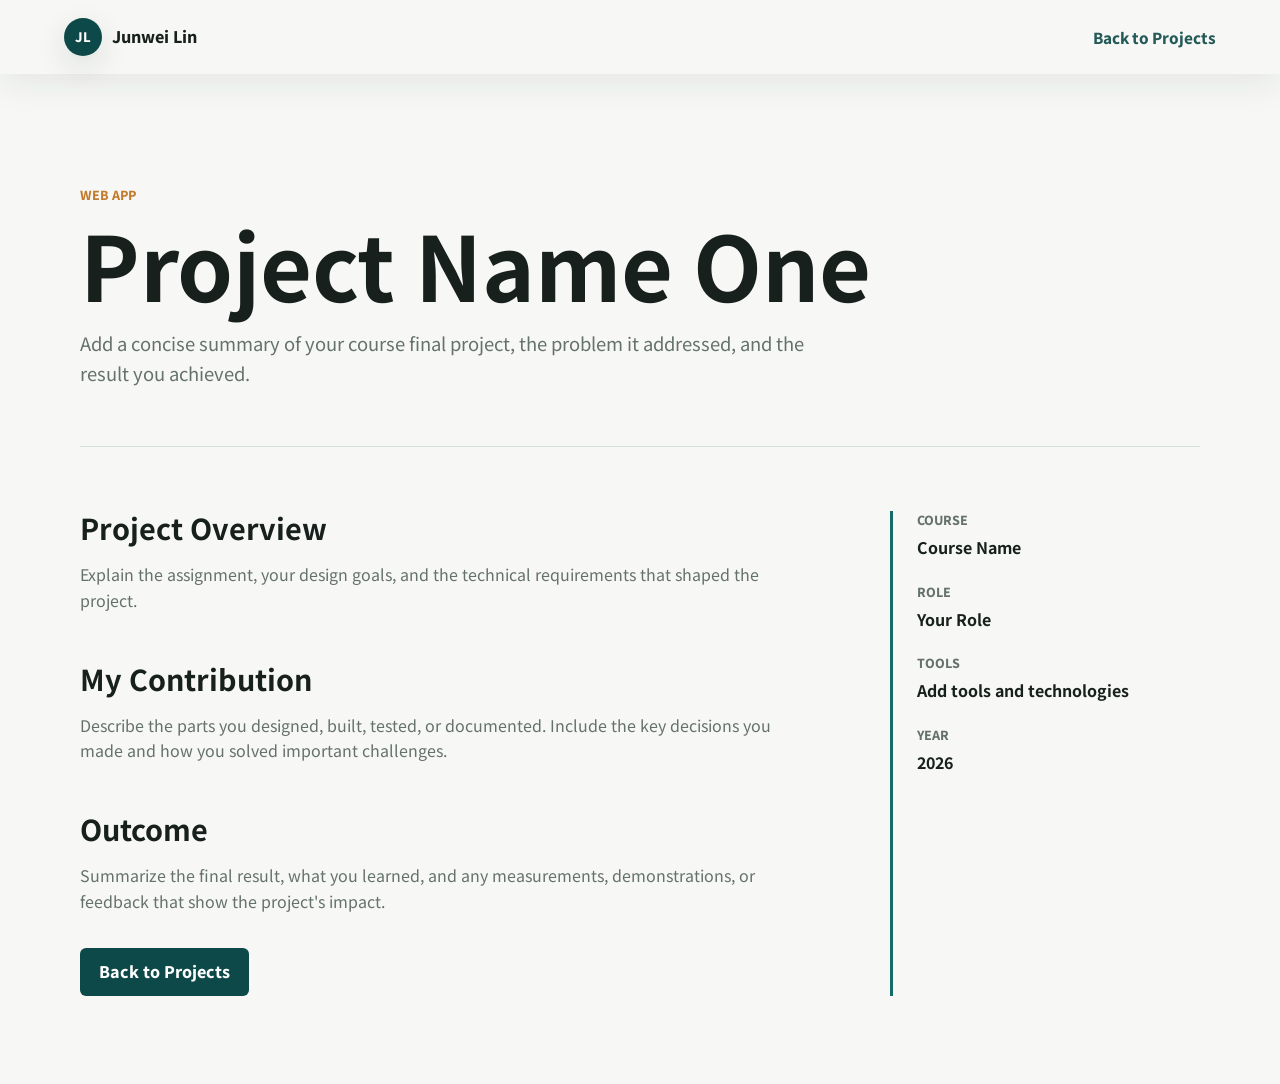
==== project-one.html @ 03fec9ed "Add project detail pages" ====
<!doctype html>
<html lang="en">
  <head>
    <meta charset="utf-8" />
    <meta name="viewport" content="width=device-width, initial-scale=1" />
    <meta name="description" content="Project Name One by Junwei Lin." />
    <title>Project Name One | Junwei Lin</title>
    <link rel="preconnect" href="https://fonts.googleapis.com" />
    <link rel="preconnect" href="https://fonts.gstatic.com" crossorigin />
    <link
      href="https://fonts.googleapis.com/css2?family=Noto+Sans+SC:wght@400;500;700;800&display=swap"
      rel="stylesheet"
    />
    <link rel="stylesheet" href="./styles.css" />
  </head>
  <body class="detail-page">
    <header class="site-header is-scrolled detail-header">
      <a class="brand" href="./index.html#home" aria-label="Back to home">
        <span class="brand-mark" aria-hidden="true">JL</span>
        <span>Junwei Lin</span>
      </a>
      <nav class="nav detail-nav" aria-label="Project navigation">
        <a href="./index.html#projects">Back to Projects</a>
      </nav>
    </header>

    <main class="project-detail">
      <section class="project-detail-hero">
        <p class="section-label">Web App</p>
        <h1>Project Name One</h1>
        <p class="project-detail-lead">
          Add a concise summary of your course final project, the problem it addressed,
          and the result you achieved.
        </p>
      </section>

      <div class="project-detail-grid">
        <div class="project-detail-content">
          <section>
            <h2>Project Overview</h2>
            <p>
              Explain the assignment, your design goals, and the technical requirements
              that shaped the project.
            </p>
          </section>
          <section>
            <h2>My Contribution</h2>
            <p>
              Describe the parts you designed, built, tested, or documented. Include the
              key decisions you made and how you solved important challenges.
            </p>
          </section>
          <section>
            <h2>Outcome</h2>
            <p>
              Summarize the final result, what you learned, and any measurements,
              demonstrations, or feedback that show the project's impact.
            </p>
          </section>
          <div class="detail-actions">
            <a class="button primary" href="./index.html#projects">Back to Projects</a>
          </div>
        </div>

        <aside class="project-facts" aria-label="Project facts">
          <dl>
            <dt>Course</dt>
            <dd>Course Name</dd>
            <dt>Role</dt>
            <dd>Your Role</dd>
            <dt>Tools</dt>
            <dd>Add tools and technologies</dd>
            <dt>Year</dt>
            <dd>2026</dd>
          </dl>
        </aside>
      </div>
    </main>
  </body>
</html>
---- styles.css ----
:root {
  color-scheme: light;
  --ink: #17201d;
  --muted: #65716c;
  --line: #d8e0dc;
  --paper: #f7f8f5;
  --white: #ffffff;
  --teal: #146c67;
  --teal-dark: #0d4948;
  --amber: #c47a2c;
  --shadow: 0 18px 60px rgba(20, 35, 33, 0.12);
}

* {
  box-sizing: border-box;
}

html {
  scroll-behavior: smooth;
}

body {
  margin: 0;
  background: var(--paper);
  color: var(--ink);
  font-family: "Noto Sans SC", system-ui, -apple-system, BlinkMacSystemFont,
    "Segoe UI", sans-serif;
  line-height: 1.6;
}

a {
  color: inherit;
  text-decoration: none;
}

.site-header {
  position: fixed;
  top: 0;
  left: 0;
  z-index: 10;
  display: flex;
  align-items: center;
  justify-content: space-between;
  width: 100%;
  padding: 18px clamp(20px, 5vw, 72px);
  color: var(--white);
  transition: background 180ms ease, color 180ms ease, box-shadow 180ms ease;
}

.site-header.is-scrolled {
  background: rgba(247, 248, 245, 0.92);
  color: var(--ink);
  box-shadow: 0 10px 35px rgba(20, 35, 33, 0.08);
  backdrop-filter: blur(16px);
}

.brand,
.nav,
.hero-actions,
.contact-links {
  display: flex;
  align-items: center;
}

.brand {
  gap: 10px;
  font-weight: 800;
}

.brand-mark {
  display: grid;
  width: 38px;
  height: 38px;
  place-items: center;
  border-radius: 50%;
  background: var(--white);
  color: var(--teal-dark);
  border: 1px solid rgba(255, 255, 255, 0.55);
  box-shadow: 0 10px 30px rgba(0, 0, 0, 0.14);
  font-size: 0.82rem;
  font-weight: 800;
  line-height: 1;
}

.site-header.is-scrolled .brand-mark {
  background: var(--teal-dark);
  color: var(--white);
  border-color: rgba(13, 73, 72, 0.18);
  box-shadow: 0 10px 30px rgba(20, 35, 33, 0.12);
}

.nav {
  gap: clamp(14px, 3vw, 30px);
  font-size: 0.95rem;
  font-weight: 500;
}

.nav a {
  opacity: 0.9;
}

.nav a:hover {
  opacity: 1;
}

.hero {
  position: relative;
  display: grid;
  min-height: 92vh;
  overflow: hidden;
  padding: 112px clamp(20px, 6vw, 88px) 72px;
  align-items: center;
}

.hero-image,
.hero-shade {
  position: absolute;
  inset: 0;
  width: 100%;
  height: 100%;
}

.hero-image {
  object-fit: cover;
}

.hero-shade {
  background:
    linear-gradient(90deg, rgba(13, 35, 33, 0.86) 0%, rgba(13, 35, 33, 0.55) 42%, rgba(13, 35, 33, 0.12) 100%),
    linear-gradient(0deg, rgba(13, 35, 33, 0.38), rgba(13, 35, 33, 0.02));
}

.hero-content {
  position: relative;
  z-index: 1;
  max-width: 980px;
  color: var(--white);
}

.hero-title {
  display: flex;
  align-items: center;
  gap: clamp(22px, 4vw, 48px);
  margin-bottom: 18px;
}

.eyebrow,
.section-label,
.project-meta,
.timeline span {
  margin: 0 0 12px;
  color: var(--amber);
  font-size: 0.78rem;
  font-weight: 800;
  letter-spacing: 0;
  text-transform: uppercase;
}

h1,
h2,
h3,
h4,
p {
  margin-top: 0;
}

h1 {
  max-width: 650px;
  margin-bottom: 0;
  font-size: clamp(3rem, 8vw, 6.8rem);
  line-height: 1.02;
}

.hero-avatar {
  width: clamp(112px, 15vw, 190px);
  height: clamp(112px, 15vw, 190px);
  flex: 0 0 auto;
  border: 5px solid rgba(255, 255, 255, 0.92);
  border-radius: 50%;
  background: var(--white);
  box-shadow: 0 22px 70px rgba(0, 0, 0, 0.22);
  object-fit: cover;
}

h2 {
  margin-bottom: 18px;
  font-size: clamp(2rem, 4vw, 3.2rem);
  line-height: 1.15;
}

h3 {
  margin-bottom: 10px;
  font-size: 1.2rem;
}

h4 {
  margin-bottom: 10px;
  font-size: 0.95rem;
}

.hero-copy {
  max-width: 620px;
  margin-bottom: 34px;
  color: rgba(255, 255, 255, 0.86);
  font-size: clamp(1.05rem, 2vw, 1.28rem);
}

.hero-actions {
  flex-wrap: wrap;
  gap: 12px;
}

.button {
  display: inline-flex;
  min-height: 46px;
  align-items: center;
  justify-content: center;
  border: 1px solid transparent;
  border-radius: 6px;
  padding: 10px 18px;
  font-weight: 800;
}

.button.primary {
  background: var(--white);
  color: var(--teal-dark);
}

.button.secondary {
  border-color: rgba(255, 255, 255, 0.55);
  color: var(--white);
}

.section {
  width: min(1120px, calc(100% - 40px));
  margin: 0 auto;
  padding: 88px 0;
}

.intro,
.split,
.contact {
  display: grid;
  grid-template-columns: minmax(220px, 0.8fr) minmax(0, 1.2fr);
  gap: clamp(28px, 6vw, 72px);
  align-items: start;
}

.intro p:last-child,
.contact p {
  color: var(--muted);
  font-size: 1.08rem;
}

.intro strong {
  color: var(--teal-dark);
  font-size: 1.22em;
  font-weight: 800;
}

.section-heading {
  margin-bottom: 30px;
}

.project-grid {
  display: grid;
  grid-template-columns: repeat(3, minmax(0, 1fr));
  gap: 18px;
}

.project-card {
  min-height: 280px;
  border: 1px solid var(--line);
  border-radius: 8px;
  background: var(--white);
  padding: 26px;
  box-shadow: var(--shadow);
}

.project-card p,
.timeline p {
  color: var(--muted);
}

.project-card a {
  display: inline-flex;
  margin-top: 18px;
  color: var(--teal);
  font-weight: 800;
}

.timeline {
  display: grid;
  gap: 18px;
}

.timeline article {
  border-left: 3px solid var(--teal);
  padding: 4px 0 8px 22px;
}

.education-header {
  display: flex;
  align-items: flex-start;
  justify-content: space-between;
  gap: 18px;
}

.school-logo {
  width: min(150px, 32vw);
  height: auto;
  flex: 0 0 auto;
  border-radius: 6px;
  background: var(--white);
  padding: 8px;
  box-shadow: 0 10px 28px rgba(20, 35, 33, 0.1);
}

.education-meta {
  margin: 0;
  color: var(--muted);
  font-size: 0.92rem;
  font-weight: 600;
}

.course-space {
  margin-top: 22px;
  border-top: 1px solid var(--line);
  padding-top: 18px;
}

.course-space h4 {
  color: var(--teal-dark);
  font-weight: 800;
}

.course-space ul {
  display: flex;
  flex-wrap: wrap;
  gap: 10px;
  margin: 0;
  padding: 0;
  list-style: none;
}

.course-space li {
  border: 1px solid var(--line);
  border-radius: 999px;
  background: rgba(255, 255, 255, 0.7);
  padding: 8px 12px;
  color: var(--muted);
  font-size: 0.92rem;
  font-weight: 700;
}

.skill-list {
  display: flex;
  flex-wrap: wrap;
  gap: 12px;
  margin: 0;
  padding: 0;
  list-style: none;
}

.skill-list li {
  border: 1px solid var(--line);
  border-radius: 999px;
  background: var(--white);
  padding: 10px 15px;
  color: var(--teal-dark);
  font-weight: 700;
}

.tool-group {
  margin-top: 34px;
}

.tool-group h3 {
  margin-bottom: 14px;
}

.contact {
  border-top: 1px solid var(--line);
}

.contact-links {
  flex-wrap: wrap;
  gap: 12px;
}

.contact-links a {
  border-bottom: 2px solid var(--amber);
  font-weight: 800;
}

.footer {
  display: flex;
  justify-content: space-between;
  gap: 18px;
  width: min(1120px, calc(100% - 40px));
  margin: 0 auto;
  border-top: 1px solid var(--line);
  padding: 28px 0 40px;
  color: var(--muted);
}

.detail-page {
  min-height: 100vh;
}

.detail-header {
  position: fixed;
}

.detail-nav a {
  color: var(--teal-dark);
  font-weight: 800;
}

.project-detail {
  padding-top: 118px;
}

.project-detail-hero {
  width: min(1120px, calc(100% - 40px));
  margin: 0 auto;
  border-bottom: 1px solid var(--line);
  padding: 68px 0 58px;
}

.project-detail-hero h1 {
  max-width: 850px;
  margin-bottom: 20px;
  color: var(--ink);
  font-size: clamp(2.8rem, 7vw, 5.8rem);
}

.project-detail-lead {
  max-width: 760px;
  margin-bottom: 0;
  color: var(--muted);
  font-size: 1.15rem;
}

.project-detail-grid {
  display: grid;
  grid-template-columns: minmax(0, 1.4fr) minmax(240px, 0.6fr);
  gap: clamp(36px, 7vw, 88px);
  width: min(1120px, calc(100% - 40px));
  margin: 0 auto;
  padding: 64px 0 88px;
}

.project-detail-content section + section {
  margin-top: 48px;
}

.project-detail-content h2 {
  font-size: 1.8rem;
}

.project-detail-content p {
  color: var(--muted);
}

.project-facts {
  border-left: 3px solid var(--teal);
  padding-left: 24px;
}

.project-facts dl {
  margin: 0;
}

.project-facts dt {
  margin-top: 22px;
  color: var(--muted);
  font-size: 0.78rem;
  font-weight: 800;
  text-transform: uppercase;
}

.project-facts dt:first-child {
  margin-top: 0;
}

.project-facts dd {
  margin: 4px 0 0;
  color: var(--ink);
  font-weight: 700;
}

.detail-actions {
  display: flex;
  flex-wrap: wrap;
  gap: 12px;
  margin-top: 34px;
}

.detail-actions .button.primary {
  background: var(--teal-dark);
  color: var(--white);
}

@media (max-width: 820px) {
  .site-header {
    align-items: flex-start;
    gap: 14px;
  }

  .nav {
    flex-wrap: wrap;
    justify-content: flex-end;
  }

  .hero {
    min-height: 88vh;
    padding-top: 136px;
  }

  .hero-title {
    align-items: flex-start;
    gap: 20px;
  }

  .hero-avatar {
    width: 118px;
    height: 118px;
    border-width: 4px;
  }

  .hero-shade {
    background: linear-gradient(90deg, rgba(13, 35, 33, 0.88), rgba(13, 35, 33, 0.35));
  }

  .intro,
  .split,
  .contact,
  .project-grid,
  .project-detail-grid {
    grid-template-columns: 1fr;
  }

  .section {
    padding: 64px 0;
  }
}

@media (max-width: 560px) {
  .site-header {
    position: absolute;
    color: var(--white);
  }

  .nav {
    display: none;
  }

  .hero {
    min-height: 86vh;
    padding: 118px 20px 56px;
  }

  h1 {
    font-size: 3rem;
  }

  .hero-title {
    flex-direction: column-reverse;
  }

  .hero-avatar {
    width: 96px;
    height: 96px;
  }

  .button {
    width: 100%;
  }

  .project-detail {
    padding-top: 88px;
  }

  .project-detail-hero {
    padding-top: 52px;
  }

  .footer {
    flex-direction: column;
  }
}
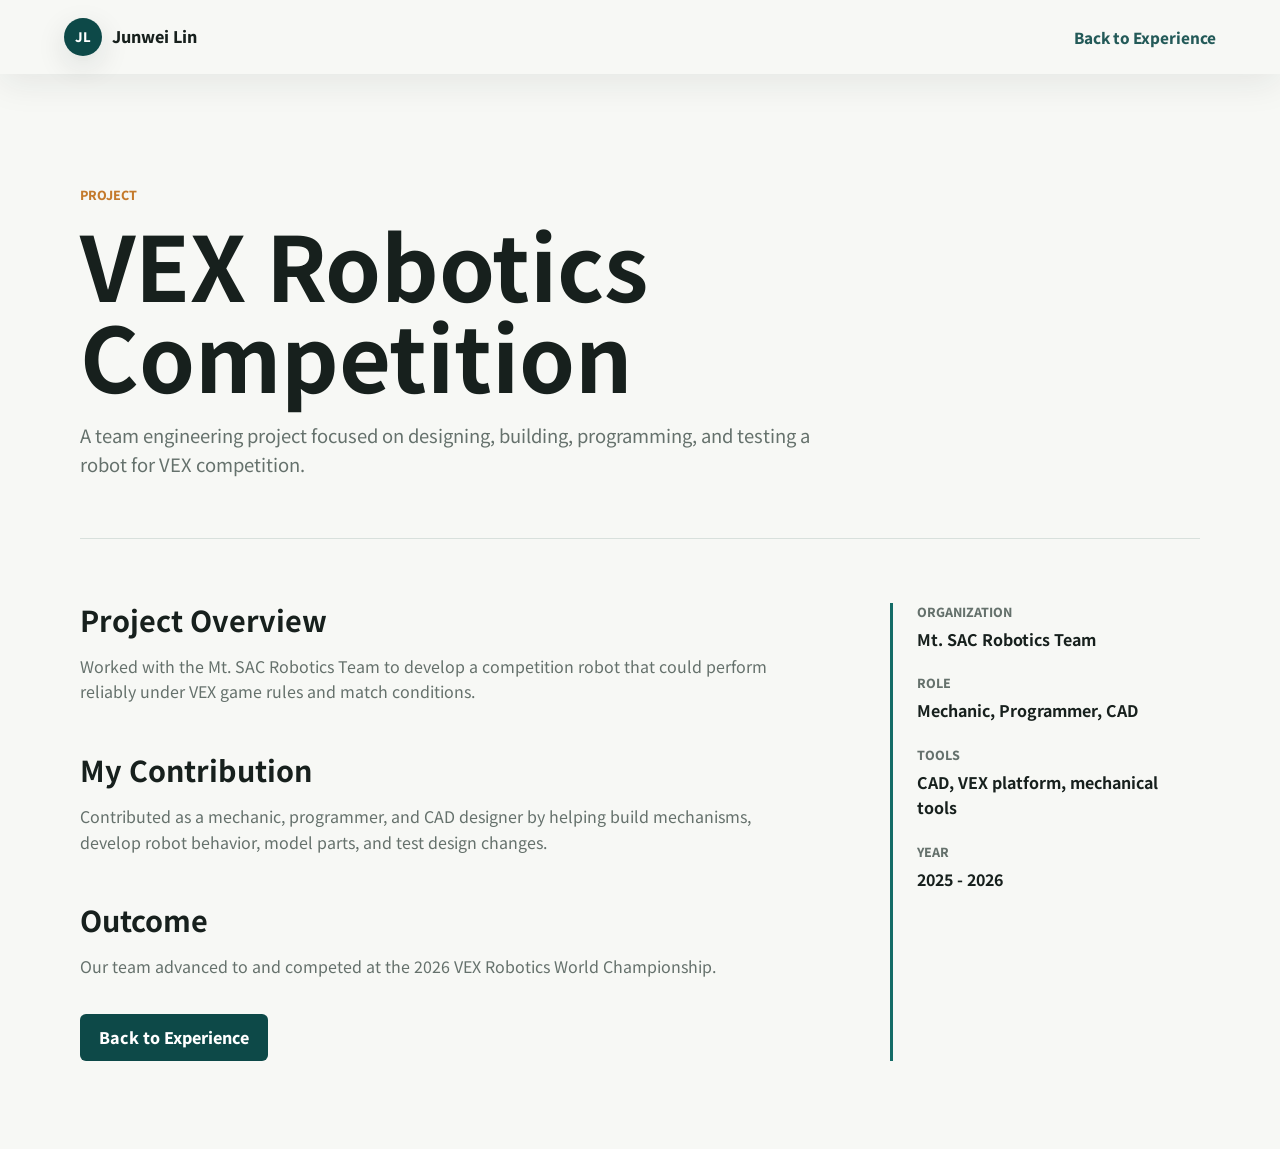
==== commit ba94de51: "Update portfolio courses, experience navigation, and project details" ====
--- a/project-one.html
+++ b/project-one.html
@@ -3,15 +3,15 @@
   <head>
     <meta charset="utf-8" />
     <meta name="viewport" content="width=device-width, initial-scale=1" />
-    <meta name="description" content="Project Name One by Junwei Lin." />
-    <title>Project Name One | Junwei Lin</title>
+    <meta name="description" content="VEX Robotics Competition project by Junwei Lin." />
+    <title>VEX Robotics Competition | Junwei Lin</title>
     <link rel="preconnect" href="https://fonts.googleapis.com" />
     <link rel="preconnect" href="https://fonts.gstatic.com" crossorigin />
     <link
       href="https://fonts.googleapis.com/css2?family=Noto+Sans+SC:wght@400;500;700;800&display=swap"
       rel="stylesheet"
     />
-    <link rel="stylesheet" href="./styles.css" />
+    <link rel="stylesheet" href="./styles.css?v=3" />
   </head>
   <body class="detail-page">
     <header class="site-header is-scrolled detail-header">
@@ -20,17 +20,17 @@
         <span>Junwei Lin</span>
       </a>
       <nav class="nav detail-nav" aria-label="Project navigation">
-        <a href="./index.html#projects">Back to Projects</a>
+        <a href="./index.html#experience">Back to Experience</a>
       </nav>
     </header>
 
     <main class="project-detail">
       <section class="project-detail-hero">
-        <p class="section-label">Web App</p>
-        <h1>Project Name One</h1>
+        <p class="section-label">Project</p>
+        <h1>VEX Robotics Competition</h1>
         <p class="project-detail-lead">
-          Add a concise summary of your course final project, the problem it addressed,
-          and the result you achieved.
+          A team engineering project focused on designing, building, programming, and
+          testing a robot for VEX competition.
         </p>
       </section>
 
@@ -39,39 +39,39 @@
           <section>
             <h2>Project Overview</h2>
             <p>
-              Explain the assignment, your design goals, and the technical requirements
-              that shaped the project.
+              Worked with the Mt. SAC Robotics Team to develop a competition robot that
+              could perform reliably under VEX game rules and match conditions.
             </p>
           </section>
           <section>
             <h2>My Contribution</h2>
             <p>
-              Describe the parts you designed, built, tested, or documented. Include the
-              key decisions you made and how you solved important challenges.
+              Contributed as a mechanic, programmer, and CAD designer by helping build
+              mechanisms, develop robot behavior, model parts, and test design changes.
             </p>
           </section>
           <section>
             <h2>Outcome</h2>
             <p>
-              Summarize the final result, what you learned, and any measurements,
-              demonstrations, or feedback that show the project's impact.
+              Our team advanced to and competed at the 2026 VEX Robotics World
+              Championship.
             </p>
           </section>
           <div class="detail-actions">
-            <a class="button primary" href="./index.html#projects">Back to Projects</a>
+            <a class="button primary" href="./index.html#experience">Back to Experience</a>
           </div>
         </div>
 
         <aside class="project-facts" aria-label="Project facts">
           <dl>
-            <dt>Course</dt>
-            <dd>Course Name</dd>
+            <dt>Organization</dt>
+            <dd>Mt. SAC Robotics Team</dd>
             <dt>Role</dt>
-            <dd>Your Role</dd>
+            <dd>Mechanic, Programmer, CAD</dd>
             <dt>Tools</dt>
-            <dd>Add tools and technologies</dd>
+            <dd>CAD, VEX platform, mechanical tools</dd>
             <dt>Year</dt>
-            <dd>2026</dd>
+            <dd>2025 - 2026</dd>
           </dl>
         </aside>
       </div>
--- a/styles.css
+++ b/styles.css
@@ -299,6 +299,30 @@
   padding: 4px 0 8px 22px;
 }
 
+.experience-header {
+  display: flex;
+  align-items: flex-start;
+  justify-content: space-between;
+  gap: 24px;
+}
+
+.timeline .experience-role {
+  margin-bottom: 14px;
+  color: var(--teal-dark);
+  font-size: 0.95rem;
+  font-weight: 800;
+}
+
+.experience-logo {
+  width: 112px;
+  height: 112px;
+  flex: 0 0 auto;
+  border: 1px solid rgba(20, 35, 33, 0.12);
+  border-radius: 6px;
+  box-shadow: 0 10px 28px rgba(20, 35, 33, 0.1);
+  object-fit: cover;
+}
+
 .education-header {
   display: flex;
   align-items: flex-start;
@@ -343,6 +367,11 @@
   list-style: none;
 }
 
+.course-space .course-list-vertical {
+  flex-direction: column;
+  align-items: flex-start;
+}
+
 .course-space li {
   border: 1px solid var(--line);
   border-radius: 999px;
@@ -384,13 +413,52 @@
 }
 
 .contact-links {
+  flex-direction: column;
+  align-items: flex-start;
   flex-wrap: wrap;
-  gap: 12px;
+  gap: 16px;
 }
 
 .contact-links a {
+  display: inline-flex;
+  align-items: center;
+  gap: 10px;
   border-bottom: 2px solid var(--amber);
   font-weight: 800;
+}
+
+.contact-logo {
+  display: grid;
+  width: 26px;
+  height: 26px;
+  flex: 0 0 auto;
+  place-items: center;
+  border-radius: 4px;
+  color: var(--white);
+  font-family: Arial, sans-serif;
+  font-size: 0.78rem;
+  font-weight: 800;
+  line-height: 1;
+}
+
+.email-logo {
+  background: var(--amber);
+  font-size: 1rem;
+}
+
+.github-logo {
+  background: transparent;
+}
+
+.github-logo img {
+  display: block;
+  width: 100%;
+  height: 100%;
+}
+
+.linkedin-logo {
+  background: #0a66c2;
+  font-size: 0.9rem;
 }
 
 .footer {
@@ -556,6 +624,20 @@
     display: none;
   }
 
+  .detail-nav {
+    display: flex;
+    font-size: 0.82rem;
+  }
+
+  .experience-header {
+    gap: 14px;
+  }
+
+  .experience-logo {
+    width: 82px;
+    height: 82px;
+  }
+
   .hero {
     min-height: 86vh;
     padding: 118px 20px 56px;
